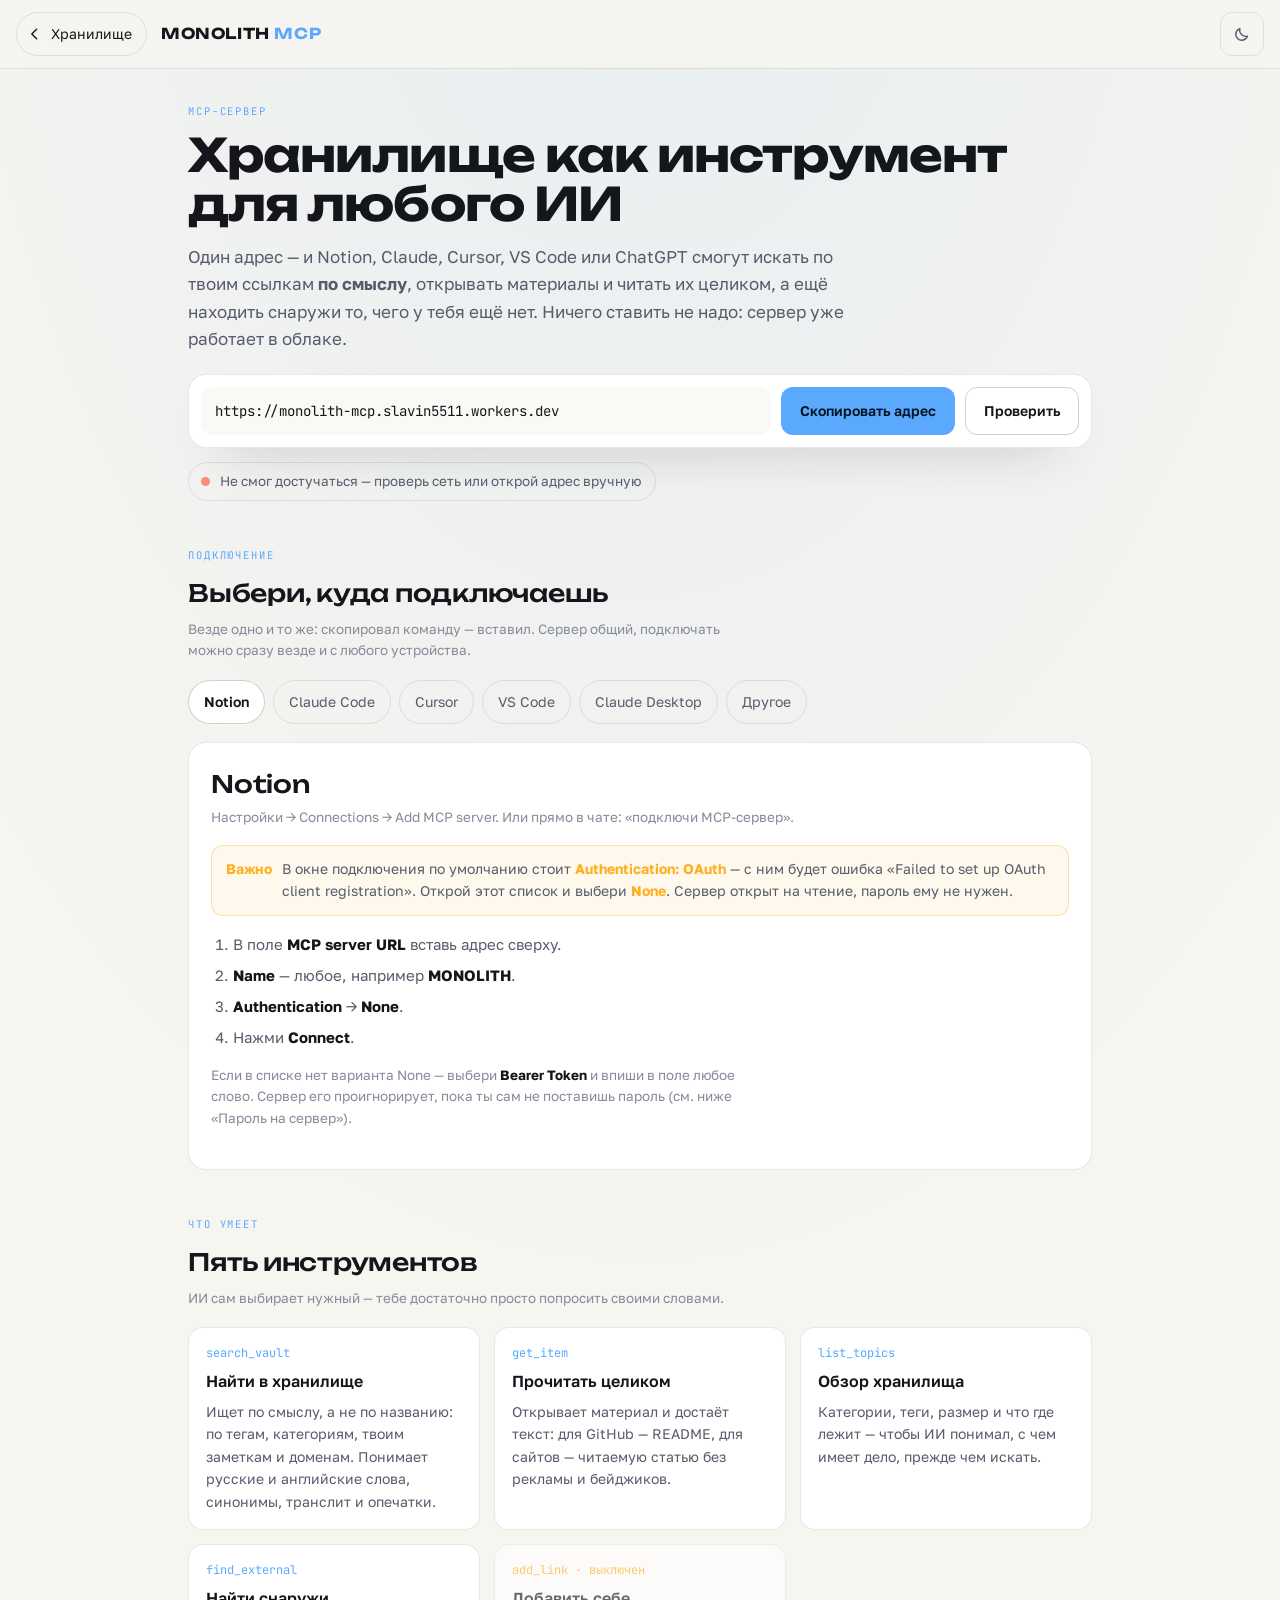
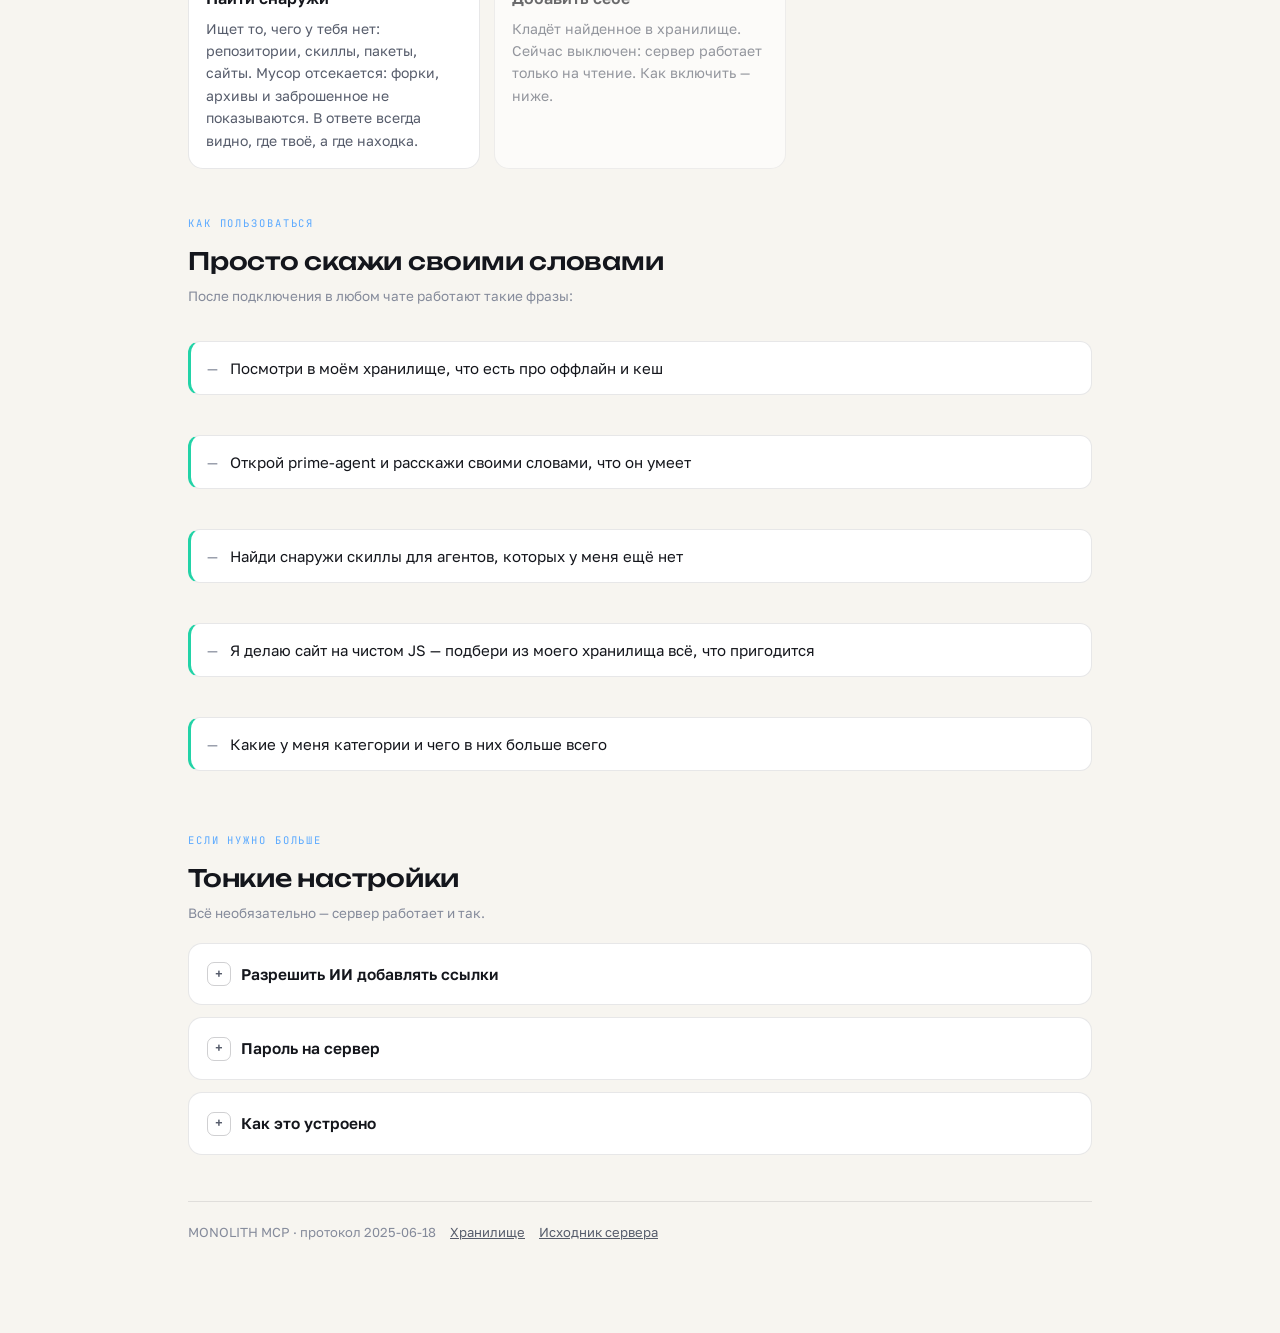
==== mcp.html @ c89f3ac9 "MCP: раздел на сайте — подключение одной командой из Notion, Claude, Cursor, VS Code и любого клиент" ====
<!doctype html>
<html lang="ru" data-theme="dark">
<head>
<meta charset="utf-8" />
<meta name="viewport" content="width=device-width, initial-scale=1, viewport-fit=cover" />
<title>MONOLITH MCP — подключить хранилище к любому ИИ</title>
<meta name="description" content="MCP-сервер MONOLITH: один адрес, чтобы Notion, Claude, Cursor или ChatGPT искали по твоему хранилищу по смыслу, читали материалы целиком и находили новое снаружи." />
<meta name="theme-color" content="#0A0B0E" media="(prefers-color-scheme: dark)" />
<meta name="theme-color" content="#F7F5F0" media="(prefers-color-scheme: light)" />
<link rel="icon" href="data:image/svg+xml,%3Csvg xmlns='http://www.w3.org/2000/svg' viewBox='0 0 64 64'%3E%3Crect width='64' height='64' rx='15' fill='%230A0B0E'/%3E%3Crect x='19' y='9' width='26' height='46' rx='6' fill='none' stroke='%23F4F5F7' stroke-width='4.2'/%3E%3Crect x='27' y='20' width='10' height='4' rx='2' fill='%23F4F5F7'/%3E%3Crect x='27' y='30' width='10' height='4' rx='2' fill='%23F4F5F7'/%3E%3Crect x='27' y='40' width='6' height='4' rx='2' fill='%23F4F5F7'/%3E%3C/svg%3E" />
<link rel="preconnect" href="https://fonts.googleapis.com" />
<link rel="preconnect" href="https://fonts.gstatic.com" crossorigin />
<link rel="stylesheet" href="https://fonts.googleapis.com/css2?family=Unbounded:wght@500;700&family=Golos+Text:wght@400;500;600;700&family=JetBrains+Mono:wght@400;500&display=swap" />
<link rel="stylesheet" href="assets/mcp.css?v=25" />
<script>(function(){try{var t=localStorage.getItem("lv.theme");if(t==="light"||t==="dark")document.documentElement.dataset.theme=t;else if(matchMedia("(prefers-color-scheme: light)").matches)document.documentElement.dataset.theme="light";}catch(e){}})();</script>
</head>
<body>
<a class="skip" href="#main">К содержимому</a>

<header class="mtop">
  <a class="mback" href="index.html">
    <svg width="16" height="16" viewBox="0 0 20 20" fill="none" aria-hidden="true"><path d="M12 4L6 10l6 6" stroke="currentColor" stroke-width="1.8" stroke-linecap="round" stroke-linejoin="round"/></svg>
    Хранилище
  </a>
  <span class="mname" translate="no">MONOLITH <b>MCP</b></span>
  <button class="mtheme" id="btnTheme" type="button" aria-label="Сменить тему" title="Сменить тему">
    <svg width="18" height="18" viewBox="0 0 20 20" fill="none" aria-hidden="true"><path d="M16 12.4A7 7 0 0 1 7.6 4a6.6 6.6 0 1 0 8.4 8.4Z" stroke="currentColor" stroke-width="1.6" stroke-linejoin="round"/></svg>
  </button>
</header>

<main class="wrap" id="main">

  <section class="hero">
    <p class="eyebrow">MCP-сервер</p>
    <h1>Хранилище как инструмент<br />для любого ИИ</h1>
    <p class="sub">Один адрес — и Notion, Claude, Cursor, VS Code или ChatGPT смогут искать по твоим ссылкам <b>по смыслу</b>, открывать материалы и читать их целиком, а ещё находить снаружи то, чего у тебя ещё нет. Ничего ставить не надо: сервер уже работает в облаке.</p>

    <div class="urlbar">
      <code id="srv">https://monolith-mcp.slavin5511.workers.dev</code>
      <button class="btn" type="button" data-copy="#srv">Скопировать адрес</button>
      <a class="btn ghost" href="https://monolith-mcp.slavin5511.workers.dev/health" target="_blank" rel="noopener">Проверить</a>
    </div>

    <div class="status" id="status"><i></i><span>проверяю сервер…</span></div>
  </section>

  <section>
    <p class="eyebrow">Подключение</p>
    <h2>Выбери, куда подключаешь</h2>
    <p class="hint">Везде одно и то же: скопировал команду — вставил. Сервер общий, подключать можно сразу везде и с любого устройства.</p>

    <div class="seg" role="tablist" aria-label="Клиенты">
      <button role="tab" type="button" data-tab="notion" aria-selected="true">Notion</button>
      <button role="tab" type="button" data-tab="claude" aria-selected="false">Claude Code</button>
      <button role="tab" type="button" data-tab="cursor" aria-selected="false">Cursor</button>
      <button role="tab" type="button" data-tab="vscode" aria-selected="false">VS Code</button>
      <button role="tab" type="button" data-tab="desktop" aria-selected="false">Claude Desktop</button>
      <button role="tab" type="button" data-tab="other" aria-selected="false">Другое</button>
    </div>

    <div class="panel" data-panel="notion">
      <h2>Notion</h2>
      <p class="where">Настройки → Connections → Add MCP server. Или прямо в чате: «подключи MCP-сервер».</p>
      <div class="warnline">
        <b>Важно</b>
        <span>В окне подключения по умолчанию стоит <b>Authentication: OAuth</b> — с ним будет ошибка «Failed to set up OAuth client registration». Открой этот список и выбери <b>None</b>. Сервер открыт на чтение, пароль ему не нужен.</span>
      </div>
      <ol class="steps">
        <li>В поле <b>MCP server URL</b> вставь адрес сверху.</li>
        <li><b>Name</b> — любое, например <b>MONOLITH</b>.</li>
        <li><b>Authentication</b> → <b>None</b>.</li>
        <li>Нажми <b>Connect</b>.</li>
      </ol>
      <p class="hint">Если в списке нет варианта None — выбери <b>Bearer Token</b> и впиши в поле любое слово. Сервер его проигнорирует, пока ты сам не поставишь пароль (см. ниже «Пароль на сервер»).</p>
    </div>

    <div class="panel" data-panel="claude" hidden>
      <h2>Claude Code</h2>
      <p class="where">Одна команда в терминале — и всё.</p>
      <div class="code">
        <div class="code-top"><span class="code-name">терминал</span><button class="copy" type="button" data-copy="#c-claude">Копировать</button></div>
        <pre id="c-claude">claude mcp add --transport http monolith https://monolith-mcp.slavin5511.workers.dev</pre>
      </div>
      <p class="hint">Проверить, что подключился: <code>claude mcp list</code>. Убрать: <code>claude mcp remove monolith</code>.</p>
    </div>

    <div class="panel" data-panel="cursor" hidden>
      <h2>Cursor</h2>
      <p class="where">Файл <b>~/.cursor/mcp.json</b> (на Windows — <b>%USERPROFILE%\.cursor\mcp.json</b>). Если файла нет — создай.</p>
      <div class="code">
        <div class="code-top"><span class="code-name">~/.cursor/mcp.json</span><button class="copy" type="button" data-copy="#c-cursor">Копировать</button></div>
        <pre id="c-cursor">{
  "mcpServers": {
    "monolith": {
      "url": "https://monolith-mcp.slavin5511.workers.dev"
    }
  }
}</pre>
      </div>
      <p class="hint">Дальше Settings → MCP: сервер <b>monolith</b> должен загореться зелёным и показать пять инструментов.</p>
    </div>

    <div class="panel" data-panel="vscode" hidden>
      <h2>VS Code · Copilot</h2>
      <p class="where">Одна команда в терминале.</p>
      <div class="code">
        <div class="code-top"><span class="code-name">терминал</span><button class="copy" type="button" data-copy="#c-vscode">Копировать</button></div>
        <pre id="c-vscode">code --add-mcp "{\"name\":\"monolith\",\"type\":\"http\",\"url\":\"https://monolith-mcp.slavin5511.workers.dev\"}"</pre>
      </div>
      <p class="hint">Либо вручную: <b>.vscode/mcp.json</b> в проекте, внутри <code>"servers": { "monolith": { "type": "http", "url": "…" } }</code>.</p>
    </div>

    <div class="panel" data-panel="desktop" hidden>
      <h2>Claude Desktop и другие без HTTP</h2>
      <p class="where">Файл <b>claude_desktop_config.json</b>: Windows — <b>%APPDATA%\Claude\</b>, macOS — <b>~/Library/Application Support/Claude/</b>. Нужен установленный Node.</p>
      <div class="code">
        <div class="code-top"><span class="code-name">claude_desktop_config.json</span><button class="copy" type="button" data-copy="#c-desktop">Копировать</button></div>
        <pre id="c-desktop">{
  "mcpServers": {
    "monolith": {
      "command": "npx",
      "args": ["-y", "mcp-remote", "https://monolith-mcp.slavin5511.workers.dev"]
    }
  }
}</pre>
      </div>
      <p class="hint">После правки файла перезапусти программу полностью, иначе сервер не появится.</p>
    </div>

    <div class="panel" data-panel="other" hidden>
      <h2>Любой другой клиент</h2>
      <p class="where">Это обычный MCP по HTTP (протокол 2025-06-18, транспорт Streamable HTTP). Где просят адрес — вставляй его, где просят JSON — вот он.</p>
      <div class="code">
        <div class="code-top"><span class="code-name">общий вид конфига</span><button class="copy" type="button" data-copy="#c-other">Копировать</button></div>
        <pre id="c-other">{
  "mcpServers": {
    "monolith": {
      "type": "http",
      "url": "https://monolith-mcp.slavin5511.workers.dev"
    }
  }
}</pre>
      </div>
      <p class="hint">Проверить вручную, без всяких клиентов — одна команда в терминале:</p>
      <div class="code">
        <div class="code-top"><span class="code-name">список инструментов</span><button class="copy" type="button" data-copy="#c-curl">Копировать</button></div>
        <pre id="c-curl">curl -s -X POST https://monolith-mcp.slavin5511.workers.dev -H "content-type: application/json" -d "{\"jsonrpc\":\"2.0\",\"id\":1,\"method\":\"tools/list\"}"</pre>
      </div>
    </div>
  </section>

  <section>
    <p class="eyebrow">Что умеет</p>
    <h2>Пять инструментов</h2>
    <p class="hint">ИИ сам выбирает нужный — тебе достаточно просто попросить своими словами.</p>
    <div class="tools">
      <div class="tool">
        <p class="nm">search_vault</p>
        <h3>Найти в хранилище</h3>
        <p>Ищет по смыслу, а не по названию: по тегам, категориям, твоим заметкам и доменам. Понимает русские и английские слова, синонимы, транслит и опечатки.</p>
      </div>
      <div class="tool">
        <p class="nm">get_item</p>
        <h3>Прочитать целиком</h3>
        <p>Открывает материал и достаёт текст: для GitHub — README, для сайтов — читаемую статью без рекламы и бейджиков.</p>
      </div>
      <div class="tool">
        <p class="nm">list_topics</p>
        <h3>Обзор хранилища</h3>
        <p>Категории, теги, размер и что где лежит — чтобы ИИ понимал, с чем имеет дело, прежде чем искать.</p>
      </div>
      <div class="tool">
        <p class="nm">find_external</p>
        <h3>Найти снаружи</h3>
        <p>Ищет то, чего у тебя нет: репозитории, скиллы, пакеты, сайты. Мусор отсекается: форки, архивы и заброшенное не показываются. В ответе всегда видно, где твоё, а где находка.</p>
      </div>
      <div class="tool is-off">
        <p class="nm">add_link · выключен</p>
        <h3>Добавить себе</h3>
        <p>Кладёт найденное в хранилище. Сейчас выключен: сервер работает только на чтение. Как включить — ниже.</p>
      </div>
    </div>
  </section>

  <section>
    <p class="eyebrow">Как пользоваться</p>
    <h2>Просто скажи своими словами</h2>
    <p class="hint">После подключения в любом чате работают такие фразы:</p>
    <div class="says">
      <p class="say"><span>—</span>Посмотри в моём хранилище, что есть про оффлайн и кеш</p>
      <p class="say"><span>—</span>Открой prime-agent и расскажи своими словами, что он умеет</p>
      <p class="say"><span>—</span>Найди снаружи скиллы для агентов, которых у меня ещё нет</p>
      <p class="say"><span>—</span>Я делаю сайт на чистом JS — подбери из моего хранилища всё, что пригодится</p>
      <p class="say"><span>—</span>Какие у меня категории и чего в них больше всего</p>
    </div>
  </section>

  <section>
    <p class="eyebrow">Если нужно больше</p>
    <h2>Тонкие настройки</h2>
    <p class="hint">Всё необязательно — сервер работает и так.</p>

    <details class="adv">
      <summary>Разрешить ИИ добавлять ссылки</summary>
      <div class="in">
        <p>По умолчанию сервер только читает. Чтобы он мог класть найденное в хранилище:</p>
        <ol class="steps">
          <li>Cloudflare → Workers &amp; Pages → <b>monolith-mcp</b> → Settings → Variables.</li>
          <li>Переменная <b>WRITE_ENABLED</b> = <b>1</b>.</li>
          <li>Секрет <b>GITHUB_TOKEN</b> — токен с правом на запись в репозиторий.</li>
        </ol>
        <p>Даже после этого ИИ обязан спросить разрешение перед каждым добавлением.</p>
      </div>
    </details>

    <details class="adv">
      <summary>Пароль на сервер</summary>
      <div class="in">
        <p>Адрес сервера — вещь непубличная, но если хочется закрыть его совсем: добавь в том же разделе Variables секрет <b>AUTH_TOKEN</b> с любым длинным словом. После этого в клиенте выбирай <b>Bearer Token</b> и вставляй то же слово.</p>
      </div>
    </details>

    <details class="adv">
      <summary>Как это устроено</summary>
      <div class="in">
        <p>Сервер — один файл на Cloudflare Workers, без баз и зависимостей. Данные он берёт прямо из репозитория сайта, поэтому хранилище везде одно и то же: что на сайте, то и у ИИ. Логика поиска та же, что в умном поиске сайта. Обновляется сам при каждом изменении репозитория.</p>
      </div>
    </details>
  </section>

  <div class="foot">
    <span>MONOLITH MCP · протокол 2025-06-18</span>
    <a href="index.html">Хранилище</a>
    <a href="https://github.com/Zitr3X39/monolith/blob/main/mcp/README.md" target="_blank" rel="noopener">Исходник сервера</a>
  </div>
</main>

<script>
(function () {
  var SRV = "https://monolith-mcp.slavin5511.workers.dev";

  /* тема — та же, что на сайте */
  var btnTheme = document.getElementById("btnTheme");
  if (btnTheme) {
    btnTheme.addEventListener("click", function () {
      var now = document.documentElement.dataset.theme === "light" ? "dark" : "light";
      document.documentElement.dataset.theme = now;
      try { localStorage.setItem("lv.theme", now); } catch (e) {}
    });
  }

  /* копирование */
  function copyText(text, btn) {
    var done = function () {
      var old = btn.textContent;
      btn.textContent = "Скопировано";
      btn.classList.add("is-done");
      setTimeout(function () { btn.textContent = old; btn.classList.remove("is-done"); }, 1600);
    };
    if (navigator.clipboard && navigator.clipboard.writeText) {
      navigator.clipboard.writeText(text).then(done, function () { fallback(text, done); });
    } else {
      fallback(text, done);
    }
  }

  function fallback(text, done) {
    var ta = document.createElement("textarea");
    ta.value = text;
    ta.setAttribute("readonly", "");
    ta.style.position = "fixed";
    ta.style.opacity = "0";
    document.body.appendChild(ta);
    ta.select();
    try { document.execCommand("copy"); done(); } catch (e) {}
    document.body.removeChild(ta);
  }

  document.addEventListener("click", function (e) {
    var btn = e.target.closest("[data-copy]");
    if (!btn) return;
    var src = document.querySelector(btn.getAttribute("data-copy"));
    if (!src) return;
    copyText(src.textContent.trim(), btn);
  });

  /* вкладки клиентов */
  var tabs = Array.prototype.slice.call(document.querySelectorAll(".seg [data-tab]"));
  var panels = Array.prototype.slice.call(document.querySelectorAll("[data-panel]"));

  function show(name) {
    tabs.forEach(function (t) { t.setAttribute("aria-selected", String(t.dataset.tab === name)); });
    panels.forEach(function (p) { p.hidden = p.dataset.panel !== name; });
    try { history.replaceState(null, "", "#" + name); } catch (e) {}
  }

  tabs.forEach(function (t) {
    t.addEventListener("click", function () { show(t.dataset.tab); });
    t.addEventListener("keydown", function (e) {
      if (e.key !== "ArrowRight" && e.key !== "ArrowLeft") return;
      e.preventDefault();
      var i = tabs.indexOf(t) + (e.key === "ArrowRight" ? 1 : -1);
      var next = tabs[(i + tabs.length) % tabs.length];
      next.focus();
      show(next.dataset.tab);
    });
  });

  var start = (location.hash || "").replace("#", "");
  if (start && tabs.some(function (t) { return t.dataset.tab === start; })) show(start);

  /* живой статус сервера */
  var box = document.getElementById("status");
  var line = box ? box.querySelector("span") : null;

  function num(n, one, few, many) {
    var a = Math.abs(n) % 100, b = a % 10;
    if (a > 10 && a < 20) return many;
    if (b > 1 && b < 5) return few;
    if (b === 1) return one;
    return many;
  }

  if (box && line) {
    var ctl = null;
    try { ctl = new AbortController(); setTimeout(function () { ctl.abort(); }, 7000); } catch (e) {}
    fetch(SRV + "/health", { cache: "no-store", signal: ctl ? ctl.signal : undefined })
      .then(function (r) { return r.json(); })
      .then(function (d) {
        if (!d || !d.ok) throw new Error("bad");
        box.classList.add("is-ok");
        line.textContent = "Сервер работает · " + d.links + " " + num(d.links, "ссылка", "ссылки", "ссылок") + " · " + d.categories + " " + num(d.categories, "категория", "категории", "категорий");
      })
      .catch(function () {
        box.classList.add("is-bad");
        line.textContent = "Не смог достучаться — проверь сеть или открой адрес вручную";
      });
  }
})();
</script>
</body>
</html>
---- assets/mcp.css ----
/* MONOLITH MCP — страница подключения.
   Самостоятельная страница: свои токены, свой тёмный/светлый режим,
   ничего не тянет из styles.css, чтобы не зависеть от приложения. */

:root {
  --bg: #0a0b0e;
  --bg2: #0d0f13;
  --card: #111318;
  --card2: #16191f;
  --line: rgba(255, 255, 255, .09);
  --line2: rgba(255, 255, 255, .18);
  --tx: #f4f3f0;
  --tx2: #a8adbc;
  --tx3: #6e7488;
  --acc: #5aa9ff;
  --mint: #22d3a7;
  --warm: #ffb020;
  --red: #ff8b7a;
  --r: 18px;
  --ease: cubic-bezier(.22, 1, .36, 1);
}

html[data-theme="light"] {
  --bg: #f7f5f0;
  --bg2: #fbf9f5;
  --card: #ffffff;
  --card2: #f2efe9;
  --line: rgba(20, 22, 30, .10);
  --line2: rgba(20, 22, 30, .20);
  --tx: #14161c;
  --tx2: #565c6b;
  --tx3: #858b9b;
}

* { box-sizing: border-box; }

html, body { margin: 0; padding: 0; }

body {
  background:
    radial-gradient(120% 90% at 50% -10%, rgba(90, 169, 255, .10), transparent 60%),
    var(--bg);
  color: var(--tx);
  font-family: "Golos Text", Inter, system-ui, -apple-system, sans-serif;
  font-size: 16px;
  line-height: 1.6;
  -webkit-font-smoothing: antialiased;
  min-height: 100vh;
}

a { color: var(--acc); }

code, pre, .mono {
  font-family: "JetBrains Mono", ui-monospace, SFMono-Regular, Menlo, monospace;
}

:focus-visible {
  outline: 2px solid var(--acc);
  outline-offset: 3px;
  border-radius: 8px;
}

.skip {
  position: absolute;
  left: -9999px;
}

.skip:focus {
  left: 16px;
  top: 16px;
  z-index: 20;
  background: var(--card);
  padding: 10px 14px;
  border-radius: 10px;
}

/* ---------- шапка ---------- */
.mtop {
  position: sticky;
  top: 0;
  z-index: 10;
  display: flex;
  align-items: center;
  gap: 14px;
  padding: 12px max(16px, env(safe-area-inset-left)) 12px 16px;
  border-bottom: 1px solid var(--line);
  background: color-mix(in srgb, var(--bg) 86%, transparent);
  -webkit-backdrop-filter: blur(14px);
  backdrop-filter: blur(14px);
}

.mback {
  display: inline-flex;
  align-items: center;
  gap: 8px;
  min-height: 44px;
  padding: 0 14px 0 10px;
  border: 1px solid var(--line);
  border-radius: 999px;
  color: var(--tx);
  text-decoration: none;
  font-size: 14px;
  transition: border-color .18s ease, background .18s ease;
}

.mback:hover { border-color: var(--line2); background: var(--card); }

.mname {
  font-family: "Unbounded", sans-serif;
  font-weight: 700;
  font-size: 15px;
  letter-spacing: .04em;
  margin-right: auto;
}

.mname b { color: var(--acc); }

.mtheme {
  width: 44px;
  height: 44px;
  display: grid;
  place-items: center;
  border: 1px solid var(--line);
  border-radius: 12px;
  background: none;
  color: var(--tx2);
  cursor: pointer;
  transition: color .18s ease, border-color .18s ease;
}

.mtheme:hover { color: var(--tx); border-color: var(--line2); }

/* ---------- каркас ---------- */
.wrap {
  max-width: 940px;
  margin: 0 auto;
  padding: 34px 18px 90px;
}

section { margin-bottom: 46px; }

.eyebrow {
  font-family: "JetBrains Mono", ui-monospace, monospace;
  font-size: 10.5px;
  letter-spacing: .18em;
  text-transform: uppercase;
  color: var(--acc);
  margin: 0 0 10px;
}

h1 {
  font-family: "Unbounded", sans-serif;
  font-weight: 700;
  font-size: clamp(28px, 6vw, 46px);
  line-height: 1.08;
  letter-spacing: -.02em;
  margin: 0 0 14px;
}

h2 {
  font-family: "Unbounded", sans-serif;
  font-weight: 500;
  font-size: clamp(19px, 3.4vw, 24px);
  letter-spacing: -.01em;
  margin: 0 0 6px;
}

.sub {
  font-size: 17px;
  color: var(--tx2);
  max-width: 62ch;
  margin: 0 0 22px;
}

.hint {
  font-size: 13.5px;
  color: var(--tx3);
  margin: 0 0 18px;
  max-width: 68ch;
}

/* ---------- адрес сервера ---------- */
.urlbar {
  display: flex;
  align-items: stretch;
  gap: 10px;
  flex-wrap: wrap;
  padding: 12px;
  border: 1px solid var(--line);
  border-radius: var(--r);
  background: var(--card);
  box-shadow: 0 22px 50px -34px rgba(0, 0, 0, .9);
}

.urlbar code {
  flex: 1 1 260px;
  min-width: 0;
  display: flex;
  align-items: center;
  padding: 0 14px;
  min-height: 48px;
  border-radius: 12px;
  background: var(--bg2);
  color: var(--tx);
  font-size: 14px;
  overflow-x: auto;
  white-space: nowrap;
}

.btn {
  appearance: none;
  display: inline-flex;
  align-items: center;
  justify-content: center;
  gap: 8px;
  min-height: 48px;
  padding: 0 18px;
  border: 1px solid transparent;
  border-radius: 12px;
  background: var(--acc);
  color: #06131f;
  font: inherit;
  font-weight: 600;
  font-size: 14px;
  cursor: pointer;
  text-decoration: none;
  transition: transform .16s var(--ease), filter .16s ease;
}

.btn:hover { filter: brightness(1.08); }
.btn:active { transform: scale(.97); }

.btn.ghost {
  background: none;
  border-color: var(--line2);
  color: var(--tx);
}

.btn.ghost:hover { background: var(--card2); }

.btn.is-done { background: var(--mint); }

/* ---------- живой статус ---------- */
.status {
  display: inline-flex;
  align-items: center;
  gap: 10px;
  margin-top: 14px;
  padding: 8px 14px 8px 12px;
  border: 1px solid var(--line);
  border-radius: 999px;
  font-size: 13.5px;
  color: var(--tx2);
}

.status i {
  width: 9px;
  height: 9px;
  border-radius: 50%;
  background: var(--tx3);
  box-shadow: 0 0 0 0 rgba(34, 211, 167, .5);
}

.status.is-ok i {
  background: var(--mint);
  animation: pulse 2.4s ease-out infinite;
}

.status.is-bad i { background: var(--red); }

@keyframes pulse {
  0% { box-shadow: 0 0 0 0 rgba(34, 211, 167, .45); }
  70% { box-shadow: 0 0 0 9px rgba(34, 211, 167, 0); }
  100% { box-shadow: 0 0 0 0 rgba(34, 211, 167, 0); }
}

/* ---------- выбор клиента ---------- */
.seg {
  display: flex;
  gap: 8px;
  flex-wrap: wrap;
  margin: 0 0 18px;
}

.seg button {
  appearance: none;
  min-height: 44px;
  padding: 0 15px;
  border: 1px solid var(--line);
  border-radius: 999px;
  background: none;
  color: var(--tx2);
  font: inherit;
  font-size: 14px;
  cursor: pointer;
  transition: color .16s ease, border-color .16s ease, background .16s ease;
}

.seg button:hover { color: var(--tx); border-color: var(--line2); }

.seg button[aria-selected="true"] {
  color: var(--tx);
  background: var(--card);
  border-color: var(--line2);
  font-weight: 600;
}

.panel[hidden] { display: none; }

.panel {
  border: 1px solid var(--line);
  border-radius: var(--r);
  background: var(--card);
  padding: 22px;
  animation: fadeUp .26s var(--ease) both;
}

@keyframes fadeUp {
  from { opacity: 0; transform: translateY(8px); }
  to { opacity: 1; transform: none; }
}

.panel h2 { margin-bottom: 4px; }

.panel .where {
  font-size: 13.5px;
  color: var(--tx3);
  margin: 0 0 16px;
}

ol.steps {
  margin: 0 0 16px;
  padding-left: 22px;
  color: var(--tx2);
  font-size: 15px;
}

ol.steps li { margin-bottom: 7px; }
ol.steps b, .panel p b { color: var(--tx); }

.warnline {
  display: flex;
  gap: 10px;
  align-items: flex-start;
  padding: 12px 14px;
  margin: 0 0 16px;
  border: 1px solid rgba(255, 176, 32, .35);
  border-radius: 12px;
  background: rgba(255, 176, 32, .08);
  font-size: 14px;
  color: var(--tx2);
}

.warnline b { color: var(--warm); }

/* ---------- блок кода ---------- */
.code {
  position: relative;
  border: 1px solid var(--line);
  border-radius: 14px;
  background: var(--bg2);
  margin: 0 0 12px;
}

.code-top {
  display: flex;
  align-items: center;
  gap: 10px;
  padding: 9px 10px 9px 14px;
  border-bottom: 1px solid var(--line);
}

.code-name {
  flex: 1;
  min-width: 0;
  font-family: "JetBrains Mono", ui-monospace, monospace;
  font-size: 11.5px;
  letter-spacing: .04em;
  color: var(--tx3);
  overflow: hidden;
  text-overflow: ellipsis;
  white-space: nowrap;
}

.copy {
  appearance: none;
  flex: 0 0 auto;
  min-height: 36px;
  padding: 0 12px;
  border: 1px solid var(--line2);
  border-radius: 9px;
  background: none;
  color: var(--tx2);
  font: inherit;
  font-size: 12.5px;
  cursor: pointer;
  transition: color .16s ease, background .16s ease, border-color .16s ease;
}

.copy:hover { color: var(--tx); background: var(--card2); }

.copy.is-done {
  color: #06131f;
  background: var(--mint);
  border-color: var(--mint);
  font-weight: 600;
}

.code pre {
  margin: 0;
  padding: 14px;
  overflow-x: auto;
  font-size: 13px;
  line-height: 1.62;
  color: var(--tx);
  white-space: pre;
  tab-size: 2;
}

@media (max-width: 620px) {
  .code pre { font-size: 12px; }
}

/* ---------- инструменты ---------- */
.tools {
  display: grid;
  grid-template-columns: repeat(auto-fit, minmax(255px, 1fr));
  gap: 14px;
}

.tool {
  border: 1px solid var(--line);
  border-radius: 15px;
  background: var(--card);
  padding: 16px 17px;
  transition: transform .2s var(--ease), border-color .2s ease;
}

.tool:hover { transform: translateY(-3px); border-color: var(--line2); }

.tool .nm {
  font-family: "JetBrains Mono", ui-monospace, monospace;
  font-size: 12px;
  color: var(--acc);
  margin: 0 0 6px;
}

.tool h3 {
  margin: 0 0 6px;
  font-size: 16px;
  font-weight: 600;
}

.tool p {
  margin: 0;
  font-size: 14px;
  color: var(--tx2);
}

.tool.is-off { opacity: .62; }
.tool.is-off .nm { color: var(--warm); }

/* ---------- примеры фраз ---------- */
.says {
  display: grid;
  gap: 10px;
}

.say {
  display: flex;
  align-items: flex-start;
  gap: 12px;
  padding: 14px 16px;
  border: 1px solid var(--line);
  border-left: 3px solid var(--mint);
  border-radius: 12px;
  background: var(--card);
  font-size: 15px;
  color: var(--tx);
}

.say span { color: var(--tx3); flex: 0 0 auto; }

/* ---------- дополнительно ---------- */
details.adv {
  border: 1px solid var(--line);
  border-radius: 14px;
  background: var(--card);
  padding: 4px 18px;
  margin-bottom: 12px;
}

details.adv > summary {
  cursor: pointer;
  list-style: none;
  padding: 14px 0;
  font-weight: 600;
  font-size: 15.5px;
  display: flex;
  align-items: center;
  gap: 10px;
  min-height: 44px;
}

details.adv > summary::-webkit-details-marker { display: none; }

details.adv > summary::before {
  content: "+";
  width: 22px;
  height: 22px;
  flex: 0 0 auto;
  display: grid;
  place-items: center;
  border: 1px solid var(--line2);
  border-radius: 7px;
  color: var(--tx2);
  font-family: "JetBrains Mono", monospace;
  font-size: 13px;
}

details.adv[open] > summary::before { content: "–"; }

details.adv .in {
  padding: 0 0 16px;
  color: var(--tx2);
  font-size: 14.5px;
}

.foot {
  border-top: 1px solid var(--line);
  padding-top: 20px;
  color: var(--tx3);
  font-size: 13px;
  display: flex;
  gap: 14px;
  flex-wrap: wrap;
  align-items: center;
}

.foot a { color: var(--tx2); }

@media (prefers-reduced-motion: reduce) {
  *, *::before, *::after {
    animation-duration: .001ms !important;
    transition-duration: .001ms !important;
  }
}
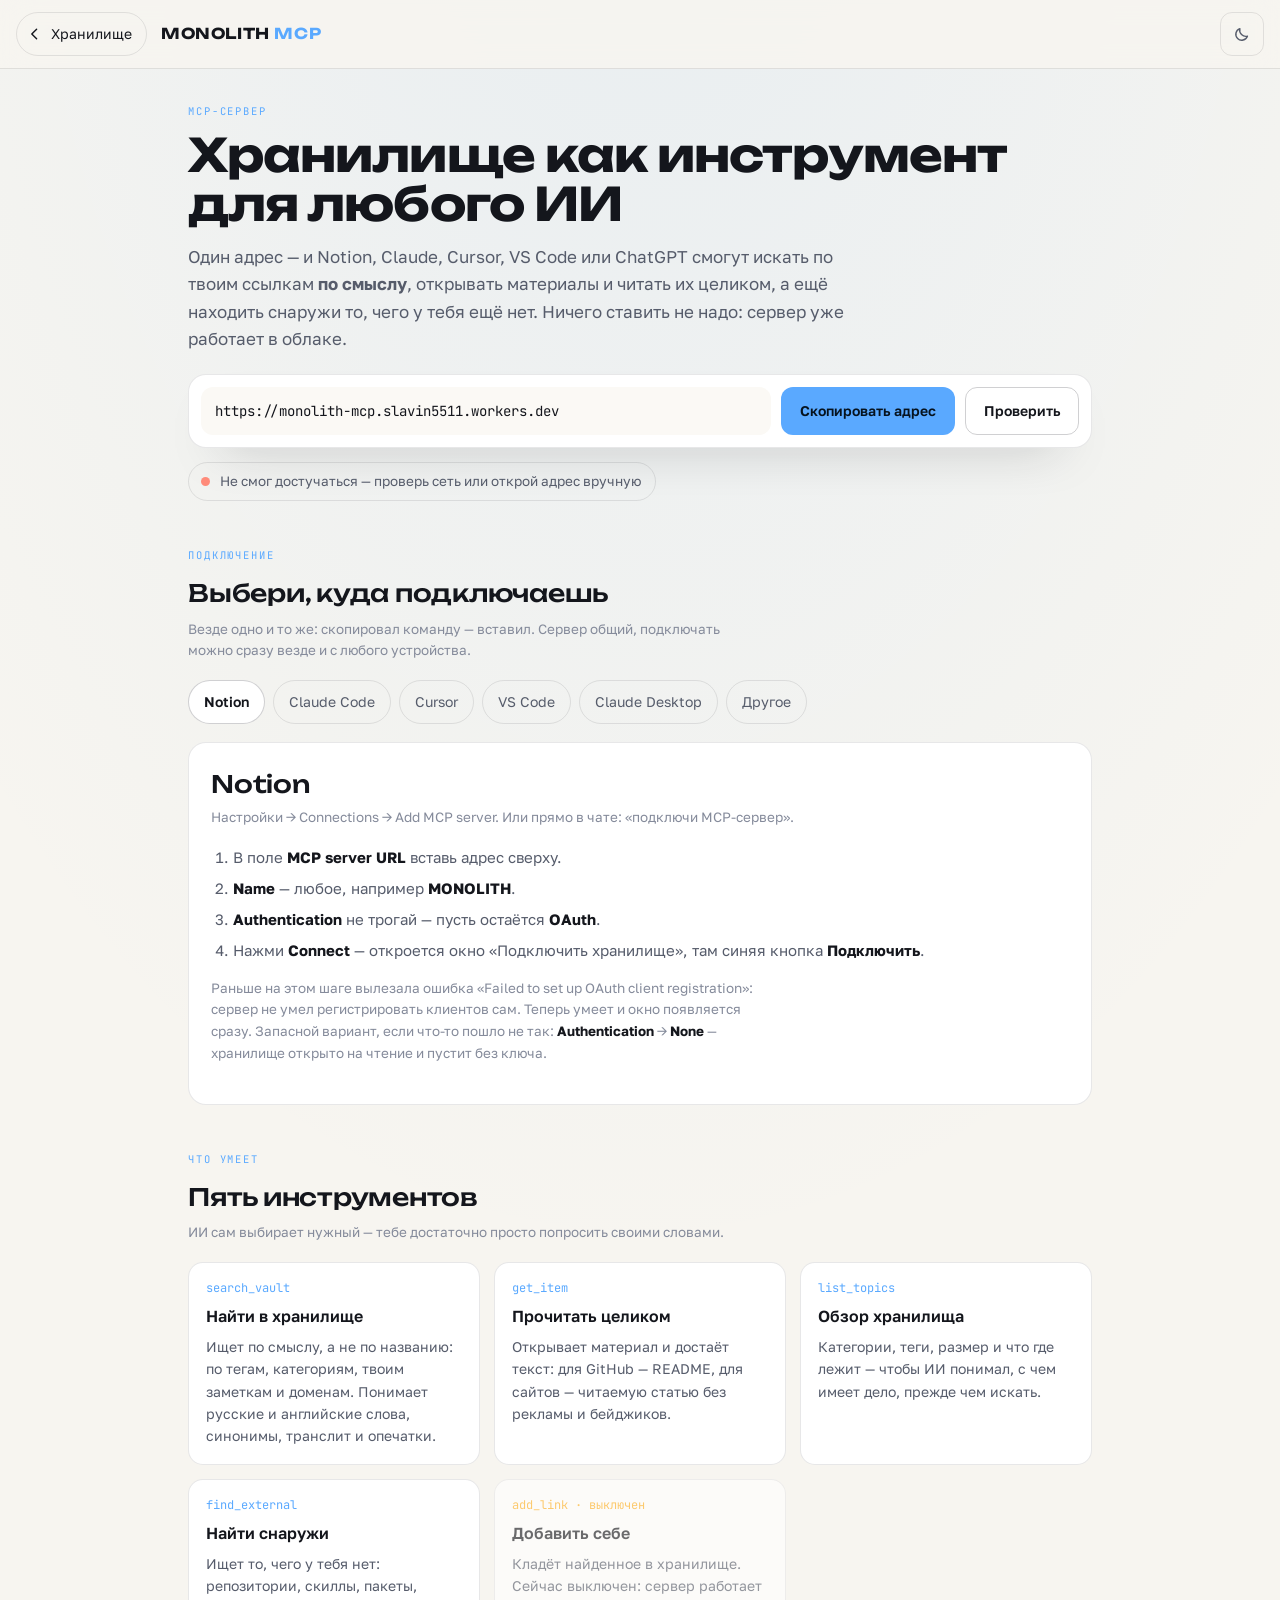
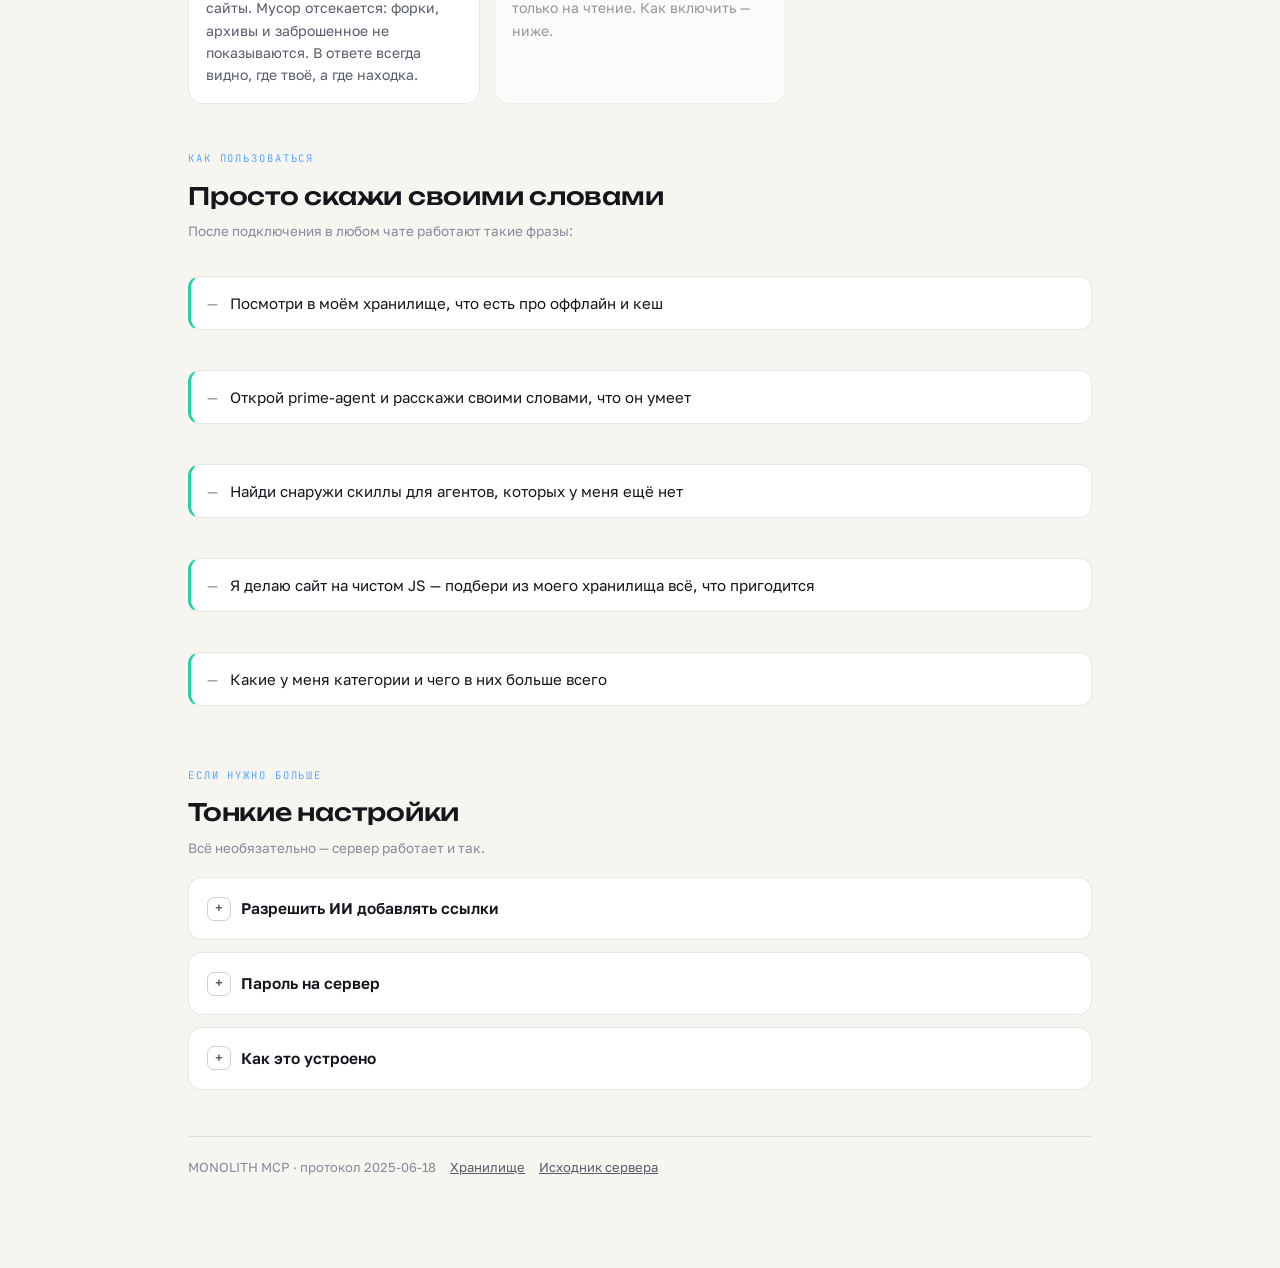
==== commit ed7dbae2: "Сайт: в Notion теперь просто Connect - mcp.html: убрал предупреждение про ошибку OAuth, шаги перепис" ====
--- a/mcp.html
+++ b/mcp.html
@@ -61,17 +61,13 @@
     <div class="panel" data-panel="notion">
       <h2>Notion</h2>
       <p class="where">Настройки → Connections → Add MCP server. Или прямо в чате: «подключи MCP-сервер».</p>
-      <div class="warnline">
-        <b>Важно</b>
-        <span>В окне подключения по умолчанию стоит <b>Authentication: OAuth</b> — с ним будет ошибка «Failed to set up OAuth client registration». Открой этот список и выбери <b>None</b>. Сервер открыт на чтение, пароль ему не нужен.</span>
-      </div>
       <ol class="steps">
         <li>В поле <b>MCP server URL</b> вставь адрес сверху.</li>
         <li><b>Name</b> — любое, например <b>MONOLITH</b>.</li>
-        <li><b>Authentication</b> → <b>None</b>.</li>
-        <li>Нажми <b>Connect</b>.</li>
+        <li><b>Authentication</b> не трогай — пусть остаётся <b>OAuth</b>.</li>
+        <li>Нажми <b>Connect</b> — откроется окно «Подключить хранилище», там синяя кнопка <b>Подключить</b>.</li>
       </ol>
-      <p class="hint">Если в списке нет варианта None — выбери <b>Bearer Token</b> и впиши в поле любое слово. Сервер его проигнорирует, пока ты сам не поставишь пароль (см. ниже «Пароль на сервер»).</p>
+      <p class="hint">Раньше на этом шаге вылезала ошибка «Failed to set up OAuth client registration»: сервер не умел регистрировать клиентов сам. Теперь умеет и окно появляется сразу. Запасной вариант, если что-то пошло не так: <b>Authentication</b> → <b>None</b> — хранилище открыто на чтение и пустит без ключа.</p>
     </div>
 
     <div class="panel" data-panel="claude" hidden>
@@ -216,14 +212,15 @@
     <details class="adv">
       <summary>Пароль на сервер</summary>
       <div class="in">
-        <p>Адрес сервера — вещь непубличная, но если хочется закрыть его совсем: добавь в том же разделе Variables секрет <b>AUTH_TOKEN</b> с любым длинным словом. После этого в клиенте выбирай <b>Bearer Token</b> и вставляй то же слово.</p>
+        <p>Адрес сервера — вещь непубличная, но если хочется закрыть его совсем: добавь в том же разделе Variables секрет <b>AUTH_TOKEN</b> с любым длинным словом. После этого в клиенте выбирай <b>Bearer Token</b> и вставляй то же слово. Подключение через <b>Connect</b> при этом продолжает работать — оно выдаёт свой ключ и не требует вводить пароль руками.</p>
       </div>
     </details>
 
     <details class="adv">
       <summary>Как это устроено</summary>
       <div class="in">
-        <p>Сервер — один файл на Cloudflare Workers, без баз и зависимостей. Данные он берёт прямо из репозитория сайта, поэтому хранилище везде одно и то же: что на сайте, то и у ИИ. Логика поиска та же, что в умном поиске сайта. Обновляется сам при каждом изменении репозитория.</p>
+        <p>Сервер — пара файлов на Cloudflare Workers, без баз и зависимостей. Данные он берёт прямо из репозитория сайта, поэтому хранилище везде одно и то же: что на сайте, то и у ИИ. Логика поиска та же, что в умном поиске сайта. Обновляется сам при каждом изменении репозитория.</p>
+        <p>Подключение сделано по OAuth 2.1 с саморегистрацией клиента (RFC 7591) и PKCE. Сервер ничего не хранит: выданный ключ — это подписанная строка со сроком годности внутри, поэтому ни базы, ни аккаунтов здесь нет.</p>
       </div>
     </details>
   </section>
@@ -329,7 +326,7 @@
       .then(function (d) {
         if (!d || !d.ok) throw new Error("bad");
         box.classList.add("is-ok");
-        line.textContent = "Сервер работает · " + d.links + " " + num(d.links, "ссылка", "ссылки", "ссылок") + " · " + d.categories + " " + num(d.categories, "категория", "категории", "категорий");
+        line.textContent = "Сервер работает · " + d.links + " " + num(d.links, "ссылка", "ссылки", "ссылок") + " · " + d.categories + " " + num(d.categories, "категория", "категории", "категорий") ;
       })
       .catch(function () {
         box.classList.add("is-bad");
